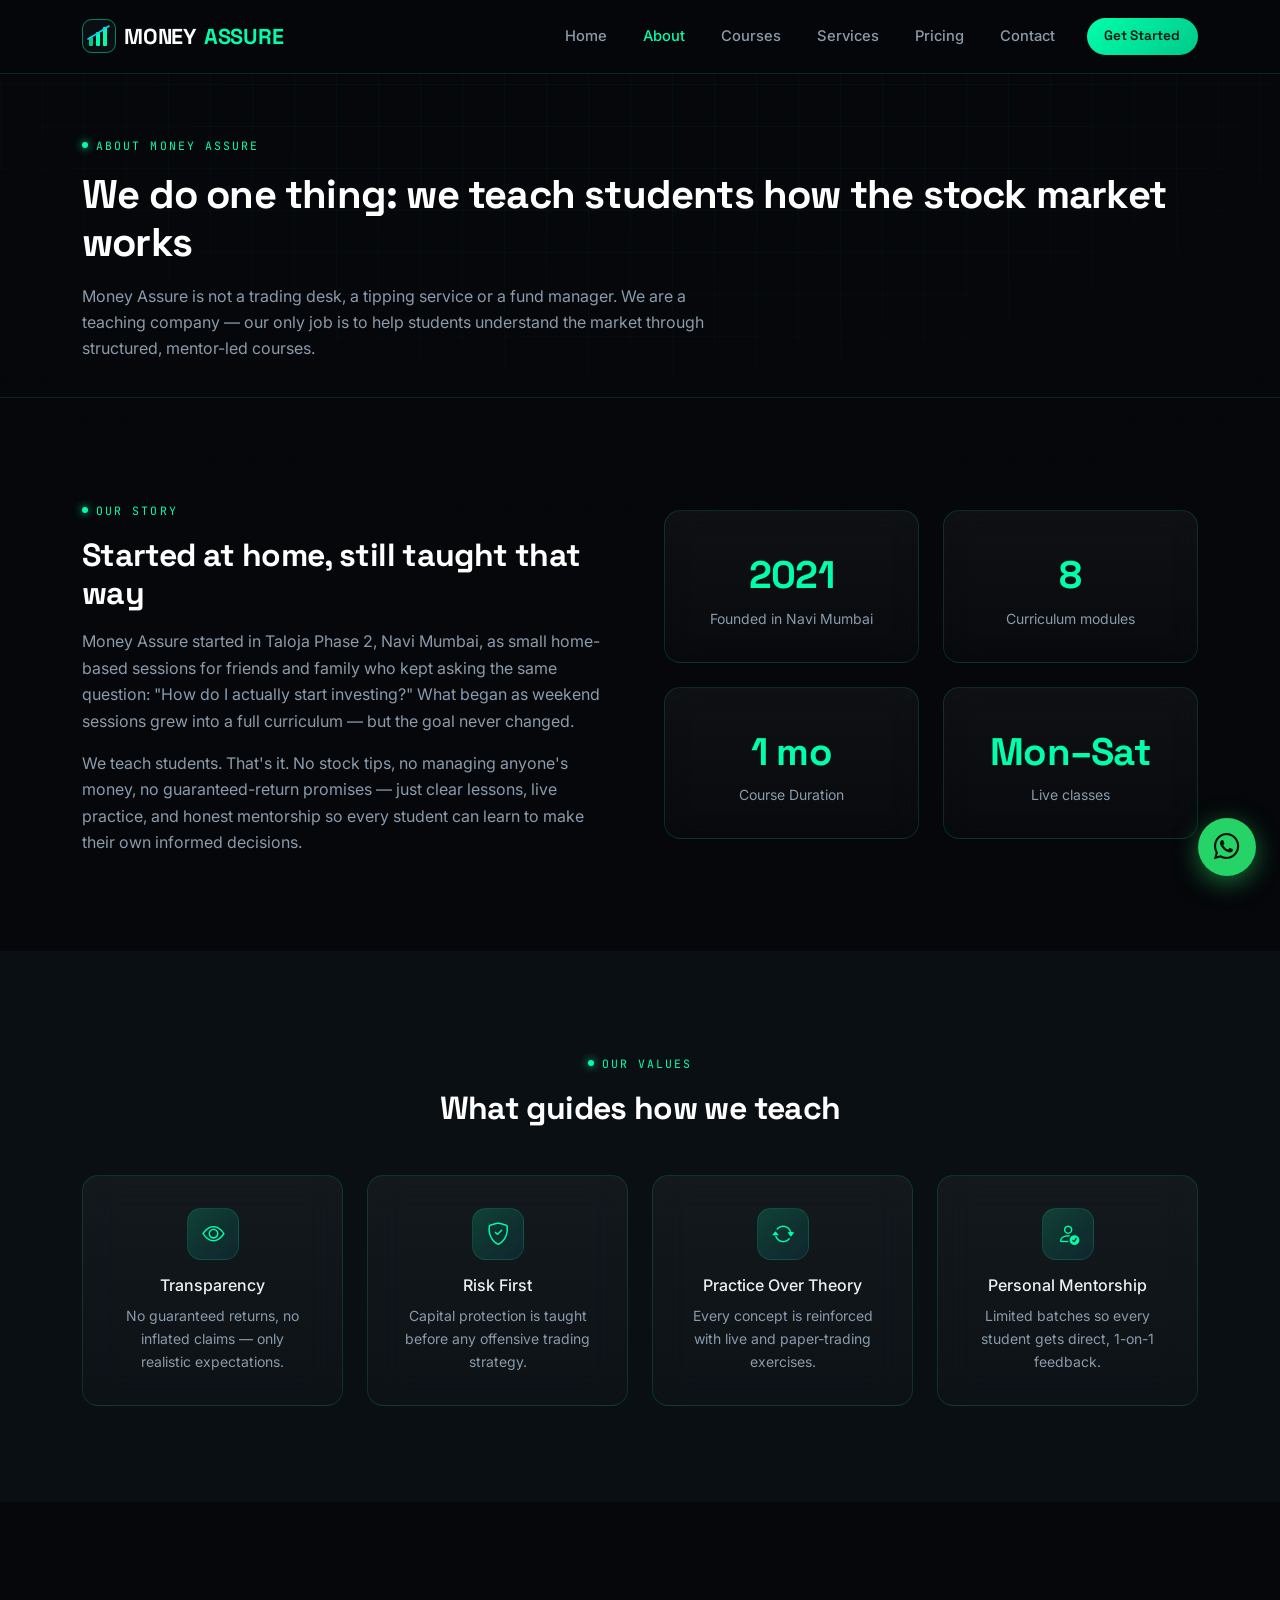
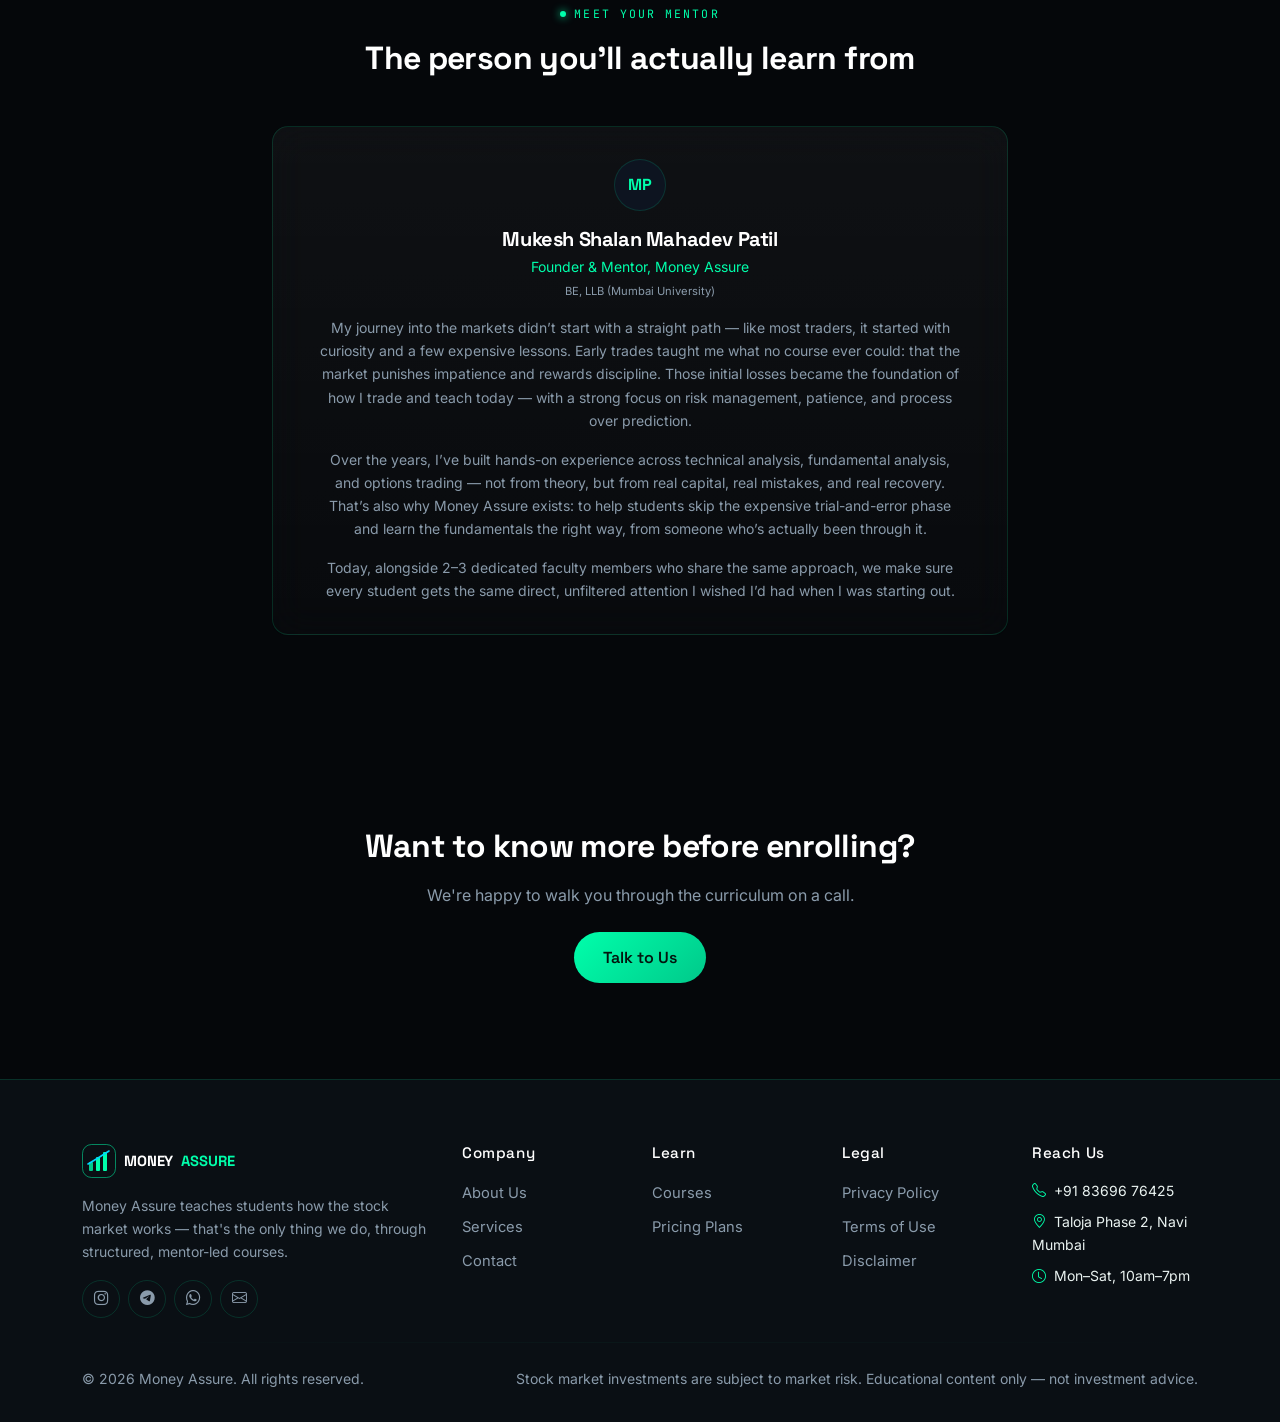
==== about.html @ a21da75b "added" ====
<!DOCTYPE html>
<html lang="en">
<head>
<meta charset="UTF-8">
<meta name="viewport" content="width=device-width, initial-scale=1.0">
<title>About Us | Money Assure</title>
<meta name="description" content="Learn about Money Assure's mission, teaching approach and the mentor behind our stock market courses.">
<link rel="icon" href="data:image/svg+xml,<svg xmlns=%22http://www.w3.org/2000/svg%22 viewBox=%220 0 34 34%22><rect width=%2234%22 height=%2234%22 rx=%229%22 fill=%22%230a0f14%22/><rect x=%227%22 y=%2218%22 width=%224%22 height=%229%22 rx=%221%22 fill=%22%2300c98a%22/><rect x=%2214%22 y=%2213%22 width=%224%22 height=%2214%22 rx=%221%22 fill=%22%2300ffab%22/><rect x=%2221%22 y=%228%22 width=%224%22 height=%2219%22 rx=%221%22 fill=%22%2300ffab%22/></svg>">
<link href="https://cdn.jsdelivr.net/npm/bootstrap@5.3.3/dist/css/bootstrap.min.css" rel="stylesheet">
<link href="https://cdn.jsdelivr.net/npm/bootstrap-icons@1.11.3/font/bootstrap-icons.css" rel="stylesheet">
<link href="css/style.css" rel="stylesheet">
</head>
<body>

<nav class="navbar navbar-expand-lg navbar-ma">
  <div class="container">
    <a class="navbar-brand navbar-brand-ma d-flex align-items-center gap-2" href="index.html">
      <svg width="34" height="34" viewBox="0 0 34 34" xmlns="http://www.w3.org/2000/svg" aria-hidden="true">
  <rect x="0.5" y="0.5" width="33" height="33" rx="9" fill="#0a0f14" stroke="#00ffab" stroke-opacity=".5"/>
  <rect x="7"  y="18" width="4" height="9"  rx="1" fill="#00c98a"/>
  <rect x="14" y="13" width="4" height="14" rx="1" fill="#00ffab"/>
  <rect x="21" y="8"  width="4" height="19" rx="1" fill="#00ffab"/>
  <path d="M6 20 L16 14 L27 7" stroke="#00d4ff" stroke-width="1.6" fill="none" stroke-linecap="round"/>
</svg>
      MONEY<span>ASSURE</span>
    </a>
    <button class="navbar-toggler" type="button" data-bs-toggle="collapse" data-bs-target="#maNav">
      <span class="navbar-toggler-icon"></span>
    </button>
    <div class="collapse navbar-collapse justify-content-end" id="maNav">
      <ul class="navbar-nav align-items-lg-center gap-lg-1">
      <li class="nav-item"><a class="nav-link nav-link-ma" href="index.html">Home</a></li>
      <li class="nav-item"><a class="nav-link nav-link-ma active" href="about.html">About</a></li>
      <li class="nav-item"><a class="nav-link nav-link-ma" href="courses.html">Courses</a></li>
      <li class="nav-item"><a class="nav-link nav-link-ma" href="services.html">Services</a></li>
      <li class="nav-item"><a class="nav-link nav-link-ma" href="pricing.html">Pricing</a></li>
      <li class="nav-item"><a class="nav-link nav-link-ma" href="contact.html">Contact</a></li>
      </ul>
      <a href="contact.html" class="btn btn-neon btn-sm-pill ms-lg-3 mt-3 mt-lg-0">Get Started</a>
    </div>
  </div>
</nav>


<header class="page-head">
  <div class="container">
    <div class="eyebrow mb-3">About Money Assure</div>
    <h1 class="mb-3">We do one thing: we teach students how the stock market works</h1>
    <p class="text-lo mb-0" style="max-width:640px;">Money Assure is not a trading desk, a tipping service or a
    fund manager. We are a teaching company &mdash; our only job is to help students understand the market
    through structured, mentor-led courses.</p>
  </div>
</header>

<section class="section">
  <div class="container">
    <div class="row g-5 align-items-center">
      <div class="col-lg-6 reveal">
        <div class="eyebrow mb-3">Our Story</div>
        <h2 class="mb-3">Started at home, still taught that way</h2>
        <p class="text-lo">Money Assure started in Taloja Phase 2, Navi Mumbai, as small home-based sessions for
        friends and family who kept asking the same question: "How do I actually start investing?" What began as
        weekend sessions grew into a full curriculum &mdash; but the goal never changed.</p>
        <p class="text-lo mb-0">We teach students. That's it. No stock tips, no managing anyone's money, no
        guaranteed-return promises &mdash; just clear lessons, live practice, and honest mentorship so every
        student can learn to make their own informed decisions.</p>
      </div>
      <div class="col-lg-6 reveal">
        <div class="row g-4">
          <div class="col-6">
            <div class="glass glass-card text-center h-100">
              <div class="num font-display" style="font-size:2.4rem;color:var(--neon);">2021</div>
              <p class="text-lo small mb-0">Founded in Navi Mumbai</p>
            </div>
          </div>
          <div class="col-6">
            <div class="glass glass-card text-center h-100">
              <div class="num font-display" style="font-size:2.4rem;color:var(--neon);">8</div>
              <p class="text-lo small mb-0">Curriculum modules</p>
            </div>
          </div>
          <div class="col-6">
            <div class="glass glass-card text-center h-100">
              <div class="num font-display" style="font-size:2.4rem;color:var(--neon);">1 mo</div>
              <p class="text-lo small mb-0">Course Duration</p>
            </div>
          </div>
          <div class="col-6">
            <div class="glass glass-card text-center h-100">
              <div class="num font-display" style="font-size:2.4rem;color:var(--neon);">Mon&ndash;Sat</div>
              <p class="text-lo small mb-0">Live classes</p>
            </div>
          </div>
        </div>
      </div>
    </div>
  </div>
</section>

<section class="section" style="background:var(--bg-panel);">
  <div class="container">
    <div class="text-center mb-5 reveal">
      <div class="eyebrow justify-content-center mb-3">Our Values</div>
      <h2>What guides how we teach</h2>
    </div>
    <div class="row g-4">
      <div class="col-md-3 col-6 reveal">
        <div class="glass glass-card h-100 text-center">
          <div class="icon-tile mx-auto mb-3"><i class="bi bi-eye"></i></div>
          <h6>Transparency</h6>
          <p class="text-lo small mb-0">No guaranteed returns, no inflated claims &mdash; only realistic expectations.</p>
        </div>
      </div>
      <div class="col-md-3 col-6 reveal">
        <div class="glass glass-card h-100 text-center">
          <div class="icon-tile mx-auto mb-3"><i class="bi bi-shield-check"></i></div>
          <h6>Risk First</h6>
          <p class="text-lo small mb-0">Capital protection is taught before any offensive trading strategy.</p>
        </div>
      </div>
      <div class="col-md-3 col-6 reveal">
        <div class="glass glass-card h-100 text-center">
          <div class="icon-tile mx-auto mb-3"><i class="bi bi-arrow-repeat"></i></div>
          <h6>Practice Over Theory</h6>
          <p class="text-lo small mb-0">Every concept is reinforced with live and paper-trading exercises.</p>
        </div>
      </div>
      <div class="col-md-3 col-6 reveal">
        <div class="glass glass-card h-100 text-center">
          <div class="icon-tile mx-auto mb-3"><i class="bi bi-person-check"></i></div>
          <h6>Personal Mentorship</h6>
          <p class="text-lo small mb-0">Limited batches so every student gets direct, 1-on-1 feedback.</p>
        </div>
      </div>
    </div>
  </div>
</section>

<section class="section">
  <div class="container">
    <div class="text-center mb-5 reveal">
      <div class="eyebrow justify-content-center mb-3">Meet Your Mentor</div>
      <h2>The person you'll actually learn from</h2>
    </div>
    <div class="row justify-content-center">
      <div class="col-md-10 col-lg-8 reveal">
        <div class="glass glass-card h-100 text-center">
          <div class="avatar-ring mx-auto mb-3">MP</div>
          <h5 class="mb-1">Mukesh Shalan Mahadev Patil</h5>
          <p class="text-neon small mb-1">Founder &amp; Mentor, Money Assure</p>
          <p class="text-lo mb-3" style="font-size:0.7rem;">BE, LLB (Mumbai University)</p>
          <p class="text-lo small mb-3" style="max-width:640px;margin-left:auto;margin-right:auto;">My journey into the markets didn&rsquo;t start with a straight path &mdash; like most traders, it started with curiosity and a few expensive lessons. Early trades taught me what no course ever could: that the market punishes impatience and rewards discipline. Those initial losses became the foundation of how I trade and teach today &mdash; with a strong focus on risk management, patience, and process over prediction.</p>
          <p class="text-lo small mb-3" style="max-width:640px;margin-left:auto;margin-right:auto;">Over the years, I&rsquo;ve built hands-on experience across technical analysis, fundamental analysis, and options trading &mdash; not from theory, but from real capital, real mistakes, and real recovery. That&rsquo;s also why Money Assure exists: to help students skip the expensive trial-and-error phase and learn the fundamentals the right way, from someone who&rsquo;s actually been through it.</p>
          <p class="text-lo small mb-0" style="max-width:640px;margin-left:auto;margin-right:auto;">Today, alongside 2&ndash;3 dedicated faculty members who share the same approach, we make sure every student gets the same direct, unfiltered attention I wished I&rsquo;d had when I was starting out.</p>
        </div>
      </div>
    </div>
  </div>
</section>

<section class="section">
  <div class="container text-center reveal">
    <h2 class="mb-3">Want to know more before enrolling?</h2>
    <p class="text-lo mb-4">We're happy to walk you through the curriculum on a call.</p>
    <a href="contact.html" class="btn btn-neon">Talk to Us</a>
  </div>
</section>

<footer class="footer-ma">
  <div class="container">
    <div class="row g-4">
      <div class="col-lg-4">
        <a class="navbar-brand-ma d-inline-flex align-items-center gap-2 mb-3" href="index.html">
          <svg width="34" height="34" viewBox="0 0 34 34" xmlns="http://www.w3.org/2000/svg" aria-hidden="true">
  <rect x="0.5" y="0.5" width="33" height="33" rx="9" fill="#0a0f14" stroke="#00ffab" stroke-opacity=".5"/>
  <rect x="7"  y="18" width="4" height="9"  rx="1" fill="#00c98a"/>
  <rect x="14" y="13" width="4" height="14" rx="1" fill="#00ffab"/>
  <rect x="21" y="8"  width="4" height="19" rx="1" fill="#00ffab"/>
  <path d="M6 20 L16 14 L27 7" stroke="#00d4ff" stroke-width="1.6" fill="none" stroke-linecap="round"/>
</svg>
          MONEY<span style="color:var(--neon)">ASSURE</span>
        </a>
        <p class="text-lo small mb-3">Money Assure teaches students how the stock market works &mdash;
        that's the only thing we do, through structured, mentor-led courses.</p>
        <div class="d-flex gap-2">
          <a href="https://instagram.com/moneyassure_" target="_blank" rel="noopener" class="social-dot"><i class="bi bi-instagram"></i></a>
          <a href="https://t.me/+DCudISZsbgk1ZmU9" target="_blank" rel="noopener" class="social-dot"><i class="bi bi-telegram"></i></a>
          <a href="https://wa.me/918369676425" target="_blank" rel="noopener" class="social-dot"><i class="bi bi-whatsapp"></i></a>
          <a href="mailto:support@moneyassure.app" class="social-dot"><i class="bi bi-envelope"></i></a>
        </div>
      </div>
      <div class="col-lg-2 col-6">
        <h6 class="mb-3">Company</h6>
        <ul class="list-unstyled d-flex flex-column gap-2">
          <li><a href="about.html">About Us</a></li>
          <li><a href="services.html">Services</a></li>
          <li><a href="contact.html">Contact</a></li>
        </ul>
      </div>
      <div class="col-lg-2 col-6">
        <h6 class="mb-3">Learn</h6>
        <ul class="list-unstyled d-flex flex-column gap-2">
          <li><a href="courses.html">Courses</a></li>
          <li><a href="pricing.html">Pricing Plans</a></li>
        </ul>
      </div>
      <div class="col-lg-2 col-6">
        <h6 class="mb-3">Legal</h6>
        <ul class="list-unstyled d-flex flex-column gap-2">
          <li><a href="privacy.html">Privacy Policy</a></li>
          <li><a href="terms.html">Terms of Use</a></li>
          <li><a href="disclaimer.html">Disclaimer</a></li>
        </ul>
      </div>
      <div class="col-lg-2 col-6">
        <h6 class="mb-3">Reach Us</h6>
        <ul class="list-unstyled d-flex flex-column gap-2 small">
          <li><i class="bi bi-telephone me-1 text-neon"></i> +91 83696 76425</li>
          <li><i class="bi bi-geo-alt me-1 text-neon"></i> Taloja Phase 2, Navi Mumbai</li>
          <li><i class="bi bi-clock me-1 text-neon"></i> Mon&ndash;Sat, 10am&ndash;7pm</li>
        </ul>
      </div>
    </div>
    <hr class="divider-ma my-4">
    <div class="d-flex flex-column flex-md-row justify-content-between align-items-center gap-2">
      <p class="small text-lo mb-0">&copy; <span id="yr"></span> Money Assure. All rights reserved.</p>
      <p class="small text-lo mb-0">Stock market investments are subject to market risk. Educational content only &mdash; not investment advice.</p>
    </div>
  </div>
</footer>

<a href="https://wa.me/918369676425?text=Hi%20Money%20Assure%2C%20I%27d%20like%20to%20know%20more%20about%20your%20stock%20market%20courses."
   class="wa-float" target="_blank" rel="noopener" aria-label="Chat on WhatsApp">
  <i class="bi bi-whatsapp"></i>
</a>

<script src="https://cdn.jsdelivr.net/npm/bootstrap@5.3.3/dist/js/bootstrap.bundle.min.js"></script>
<script src="js/script.js"></script>
<script>document.getElementById('yr').textContent = new Date().getFullYear();</script>
</body>
</html>
---- css/style.css ----
/* =========================================================
   MONEY ASSURE — Design Tokens
   Palette:  --bg-void #05070a | --bg-panel #0a0f14 | --bg-panel-2 #0d1420
             --neon #00ffab | --neon-dim #00c98a | --signal-blue #00d4ff
             --text-hi #eaf3f1 | --text-lo #8a9bab | --line rgba(0,255,171,.14)
   Type:     Display = 'Space Grotesk' | Body = 'Inter' | Data = 'JetBrains Mono'
   ========================================================= */

@import url('https://fonts.googleapis.com/css2?family=Space+Grotesk:wght@500;600;700&family=Inter:wght@400;500;600&family=JetBrains+Mono:wght@400;500;600&display=swap');

:root{
  --bg-void:#05070a;
  --bg-panel:#0a0f14;
  --bg-panel-2:#0d1420;
  --neon:#00ffab;
  --neon-dim:#00c98a;
  --signal-blue:#00d4ff;
  --text-hi:#eaf3f1;
  --text-lo:#8a9bab;
  --line:rgba(0,255,171,.14);
  --danger:#ff5470;
  --radius:16px;
  --ff-display:'Space Grotesk',sans-serif;
  --ff-body:'Inter',sans-serif;
  --ff-mono:'JetBrains Mono',monospace;
}

*{box-sizing:border-box;}
html{scroll-behavior:smooth;}
body{
  background:var(--bg-void);
  color:var(--text-hi);
  font-family:var(--ff-body);
  font-size:16px;
  line-height:1.65;
  overflow-x:hidden;
}

body::before{
  content:"";
  position:fixed; inset:0;
  background-image:
    linear-gradient(rgba(0,255,171,.035) 1px, transparent 1px),
    linear-gradient(90deg, rgba(0,255,171,.035) 1px, transparent 1px);
  background-size:42px 42px;
  mask-image:radial-gradient(ellipse 80% 60% at 50% 0%, #000 40%, transparent 100%);
  pointer-events:none;
  z-index:0;
}

h1,h2,h3,h4,h5,.font-display{
  font-family:var(--ff-display);
  letter-spacing:-.02em;
  font-weight:700;
  color:#fff;
}
.font-mono{font-family:var(--ff-mono);}
a{color:var(--neon); text-decoration:none;}
a:hover{color:var(--signal-blue);}
::selection{background:var(--neon); color:#04120c;}

.eyebrow{
  font-family:var(--ff-mono);
  font-size:.72rem;
  letter-spacing:.18em;
  text-transform:uppercase;
  color:var(--neon);
  display:inline-flex;
  align-items:center;
  gap:.5rem;
}
.eyebrow::before{
  content:"";
  width:6px;height:6px;border-radius:50%;
  background:var(--neon);
  box-shadow:0 0 8px var(--neon);
}

.text-lo{color:var(--text-lo)!important;}
.text-neon{color:var(--neon)!important;}
.section{position:relative; padding:6rem 0; z-index:1;}
.section-sm{padding:3.5rem 0;}
@media(max-width:768px){.section{padding:4rem 0;}}

/* ---------- Buttons ---------- */
.btn-neon{
  background:linear-gradient(135deg,var(--neon),var(--neon-dim));
  color:#03150e;
  font-family:var(--ff-display);
  font-weight:600;
  border:none;
  padding:.85rem 1.8rem;
  border-radius:999px;
  box-shadow:0 0 0 rgba(0,255,171,0);
  transition:box-shadow .35s ease, transform .25s ease;
}
.btn-neon:hover{
  color:#03150e;
  box-shadow:0 0 32px rgba(0,255,171,.55);
  transform:translateY(-2px);
}
.btn-ghost{
  background:transparent;
  border:1px solid rgba(255,255,255,.18);
  color:var(--text-hi);
  font-family:var(--ff-display);
  font-weight:600;
  padding:.85rem 1.8rem;
  border-radius:999px;
  transition:all .25s ease;
  backdrop-filter:blur(6px);
}
.btn-ghost:hover{
  border-color:var(--neon);
  color:var(--neon);
  background:rgba(0,255,171,.06);
}
.btn-sm-pill{padding:.5rem 1.1rem; font-size:.85rem;}

/* ---------- Glass panels ---------- */
.glass{
  background:linear-gradient(180deg, rgba(255,255,255,.045), rgba(255,255,255,.015));
  border:1px solid var(--line);
  border-radius:var(--radius);
  backdrop-filter:blur(18px);
  -webkit-backdrop-filter:blur(18px);
}
.glass-card{
  padding:2rem;
  transition:transform .3s ease, border-color .3s ease, background .3s ease;
}
.glass-card:hover{
  transform:translateY(-6px);
  border-color:rgba(0,255,171,.4);
  background:linear-gradient(180deg, rgba(0,255,171,.07), rgba(255,255,255,.02));
}

/* ---------- Navbar ---------- */
.navbar-ma{
  position:fixed; top:0; left:0; right:0; z-index:1000;
  padding:.85rem 0;
  background:rgba(5,7,10,.72);
  backdrop-filter:blur(14px);
  border-bottom:1px solid var(--line);
}
.navbar-brand-ma{
  font-family:var(--ff-display);
  font-weight:700;
  font-size:1.35rem;
  color:#fff!important;
  letter-spacing:-.01em;
}
.navbar-brand-ma span{color:var(--neon);}
.nav-link-ma{
  font-family:var(--ff-body);
  font-weight:500;
  font-size:.92rem;
  color:var(--text-lo)!important;
  padding:.5rem 1rem!important;
  transition:color .2s;
}
.nav-link-ma:hover, .nav-link-ma.active{color:var(--neon)!important;}
.navbar-toggler{border:1px solid var(--line); box-shadow:none;}

body{padding-top:78px;}

/* ---------- Hero ---------- */
.hero{
  position:relative;
  min-height:92vh;
  display:flex; align-items:center;
  padding-top:3rem; padding-bottom:3rem;
  overflow:hidden;
}
.hero-glow{
  position:absolute; width:60vw; height:60vw; max-width:900px; max-height:900px;
  background:radial-gradient(circle, rgba(0,255,171,.16), transparent 65%);
  top:-15%; right:-10%;
  pointer-events:none; z-index:0;
  animation:pulse-glow 8s ease-in-out infinite;
}
@keyframes pulse-glow{
  0%,100%{opacity:.7; transform:scale(1);}
  50%{opacity:1; transform:scale(1.08);}
}
.hero h1{
  font-size:clamp(2.6rem, 6vw, 4.6rem);
  line-height:1.02;
}
.hero .lead-ma{
  font-size:1.15rem; color:var(--text-lo); max-width:560px;
}
.chart-line{stroke:var(--neon); stroke-width:2.4; fill:none; filter:drop-shadow(0 0 6px rgba(0,255,171,.7));}
.candles rect{opacity:0; animation:candle-in .6s ease forwards;}
@keyframes candle-in{to{opacity:1;}}
.chart-path{stroke-dasharray:1400; stroke-dashoffset:1400; animation:draw-line 3.4s ease forwards .3s;}
@keyframes draw-line{to{stroke-dashoffset:0;}}

.stat-row .stat{font-family:var(--ff-mono);}
.stat .num{font-family:var(--ff-display); font-size:2.1rem; color:var(--neon); font-weight:700;}

/* ---------- Sections generic ---------- */
.badge-neon{
  background:rgba(0,255,171,.1);
  border:1px solid rgba(0,255,171,.35);
  color:var(--neon);
  font-family:var(--ff-mono);
  font-size:.72rem;
  padding:.35rem .8rem;
  border-radius:999px;
  letter-spacing:.06em;
}
.icon-tile{
  width:52px; height:52px; border-radius:14px;
  background:linear-gradient(135deg, rgba(0,255,171,.18), rgba(0,212,255,.08));
  display:flex; align-items:center; justify-content:center;
  color:var(--neon); font-size:1.4rem;
  border:1px solid var(--line);
}

.divider-ma{height:1px; background:linear-gradient(90deg, transparent, var(--line), transparent); border:0; margin:0;}

/* pricing */
.price-card{position:relative;}
.price-card.featured{
  border-color:rgba(0,255,171,.55);
  background:linear-gradient(180deg, rgba(0,255,171,.09), rgba(255,255,255,.02));
}
.price-card .price{font-family:var(--ff-display); font-size:2.6rem; color:#fff;}
.price-card .price small{font-size:1rem; color:var(--text-lo); font-family:var(--ff-body);}
.ribbon{
  position:absolute; top:-13px; right:1.6rem;
  background:var(--neon); color:#04120c;
  font-family:var(--ff-mono); font-size:.7rem; font-weight:600;
  padding:.3rem .8rem; border-radius:999px;
  box-shadow:0 4px 18px rgba(0,255,171,.4);
}
.check-list li{display:flex; gap:.6rem; padding:.35rem 0; color:var(--text-lo);}
.check-list li i{color:var(--neon); margin-top:.2rem;}

/* testimonials */
.quote-mark{font-family:var(--ff-display); font-size:3rem; color:rgba(0,255,171,.35); line-height:.5;}
.avatar-ring{
  width:52px; height:52px; border-radius:50%;
  display:flex; align-items:center; justify-content:center;
  background:var(--bg-panel-2); border:1px solid var(--line);
  font-family:var(--ff-display); color:var(--neon); font-weight:700;
}
.stars i{color:var(--neon); font-size:.85rem;}

/* accordion (faq) */
.accordion-ma .accordion-item{
  background:transparent; border:1px solid var(--line); border-radius:var(--radius)!important;
  margin-bottom:.9rem; overflow:hidden;
}
.accordion-ma .accordion-button{
  background:var(--bg-panel); color:#fff; font-family:var(--ff-display); font-weight:600;
  box-shadow:none;
}
.accordion-ma .accordion-button:not(.collapsed){color:var(--neon); background:var(--bg-panel-2);}
.accordion-ma .accordion-button::after{filter:invert(1);}
.accordion-ma .accordion-body{background:var(--bg-panel); color:var(--text-lo);}

/* forms */
.form-control-ma, .form-select-ma{
  background:var(--bg-panel); border:1px solid var(--line); color:var(--text-hi);
  border-radius:10px; padding:.75rem 1rem;
}
.form-control-ma:focus, .form-select-ma:focus{
  background:var(--bg-panel); color:var(--text-hi);
  border-color:var(--neon); box-shadow:0 0 0 .2rem rgba(0,255,171,.15);
}
.form-control-ma::placeholder{color:var(--text-lo);}
.form-label-ma{font-family:var(--ff-mono); font-size:.78rem; letter-spacing:.05em; color:var(--text-lo); text-transform:uppercase;}

/* table (pricing compare / disclosures) */
.table-ma{color:var(--text-lo); border-color:var(--line);}
.table-ma th{color:#fff; font-family:var(--ff-display); border-color:var(--line);}
.table-ma td{border-color:var(--line);}

/* footer */
.footer-ma{
  background:var(--bg-panel);
  border-top:1px solid var(--line);
  padding:4rem 0 2rem;
  position:relative; z-index:1;
}
.footer-ma h6{font-family:var(--ff-display); color:#fff; font-size:.95rem; letter-spacing:.04em;}
.footer-ma a{color:var(--text-lo); font-size:.92rem;}
.footer-ma a:hover{color:var(--neon);}
.social-dot{
  width:38px; height:38px; border-radius:50%;
  border:1px solid var(--line); display:flex; align-items:center; justify-content:center;
  color:var(--text-lo); transition:all .2s;
}
.social-dot:hover{color:var(--neon); border-color:var(--neon); background:rgba(0,255,171,.08);}

/* whatsapp floating button */
.wa-float{
  position:fixed; bottom:24px; right:24px; z-index:1200;
  width:58px; height:58px; border-radius:50%;
  background:#25D366; color:#04120c;
  display:flex; align-items:center; justify-content:center;
  font-size:1.6rem; box-shadow:0 6px 24px rgba(37,211,102,.5);
  animation:wa-pulse 2.4s ease-in-out infinite;
}
@keyframes wa-pulse{
  0%,100%{box-shadow:0 6px 24px rgba(37,211,102,.5);}
  50%{box-shadow:0 6px 34px rgba(37,211,102,.85);}
}

/* page header (inner pages) */
.page-head{
  padding:3.2rem 0 2.2rem;
  border-bottom:1px solid var(--line);
  position:relative; z-index:1;
}

/* reveal on scroll */
.reveal{opacity:0; transform:translateY(24px); transition:opacity .7s ease, transform .7s ease;}
.reveal.is-visible{opacity:1; transform:translateY(0);}

/* legal pages */
.legal-body h2{font-size:1.4rem; margin-top:2rem; color:var(--neon);}
.legal-body p, .legal-body li{color:var(--text-lo);}
.legal-body{max-width:840px;}

@media (prefers-reduced-motion: reduce){
  *{animation:none!important; transition:none!important;}
}
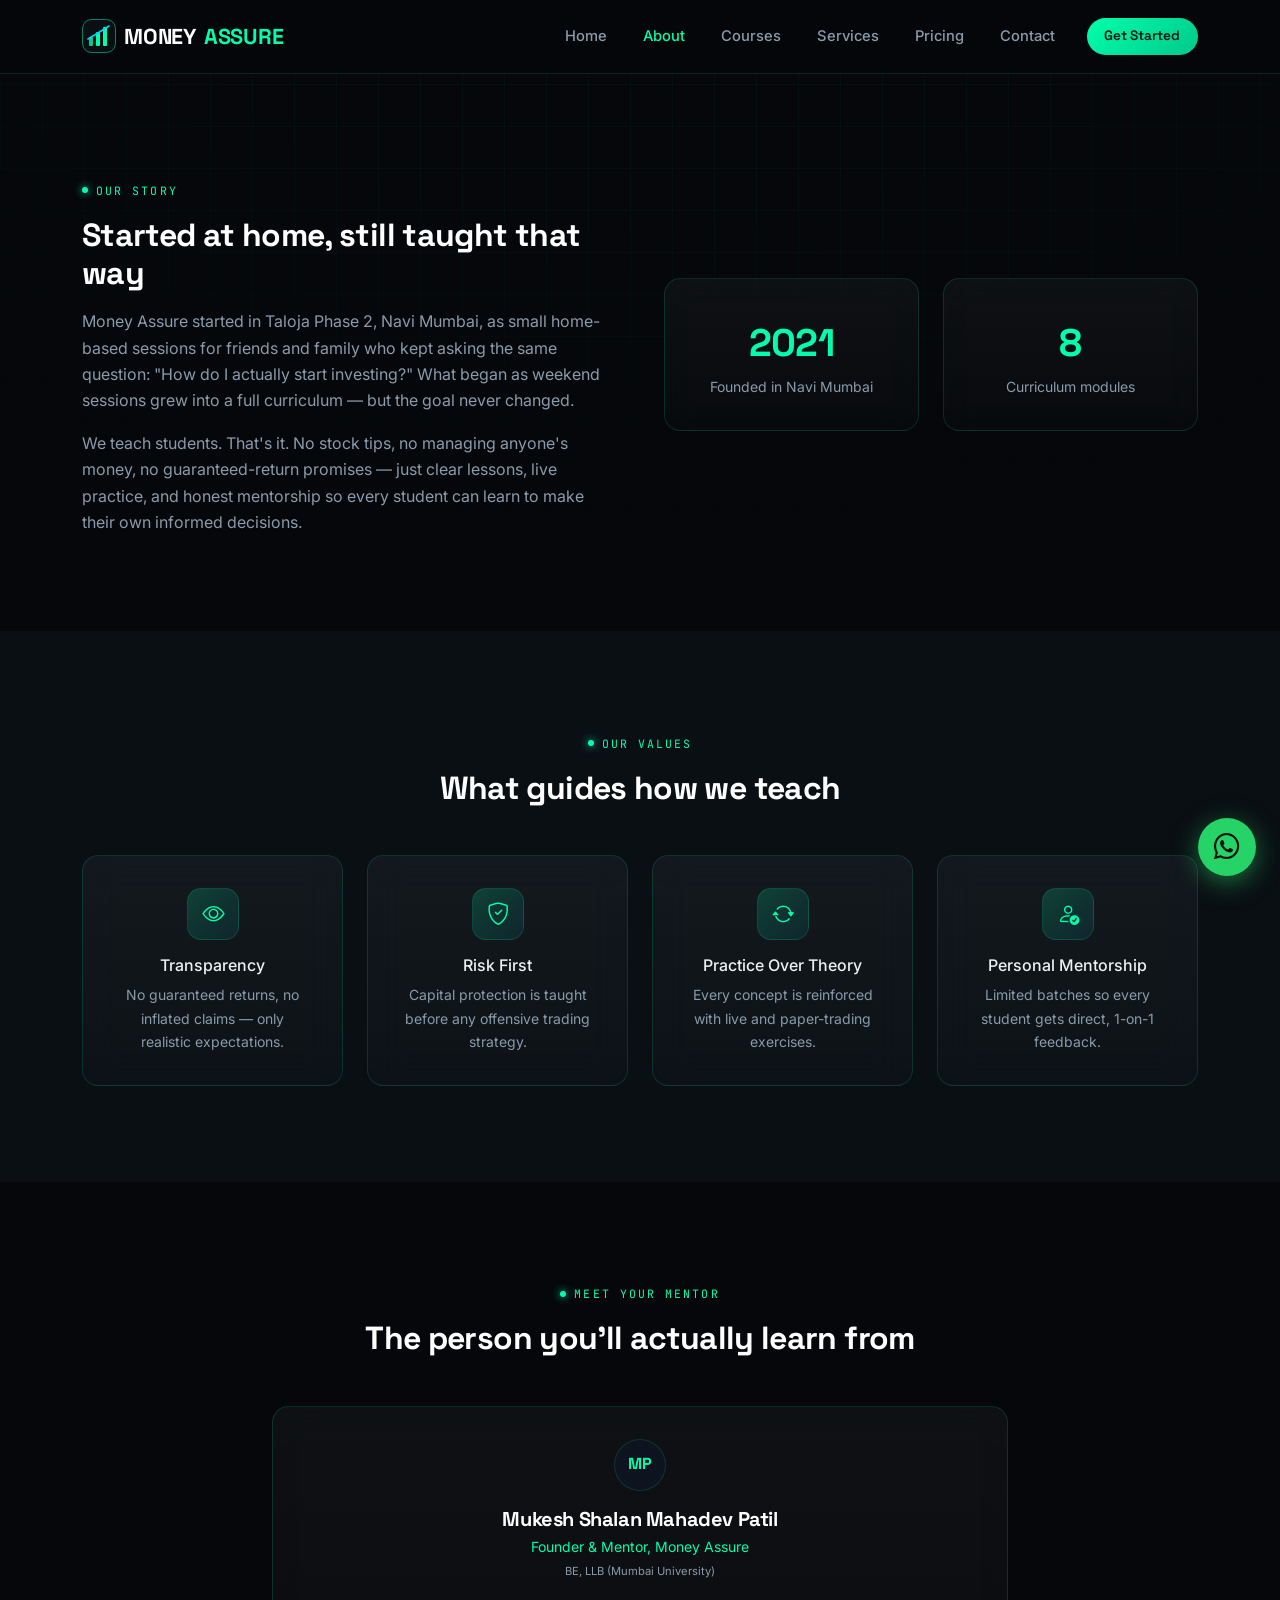
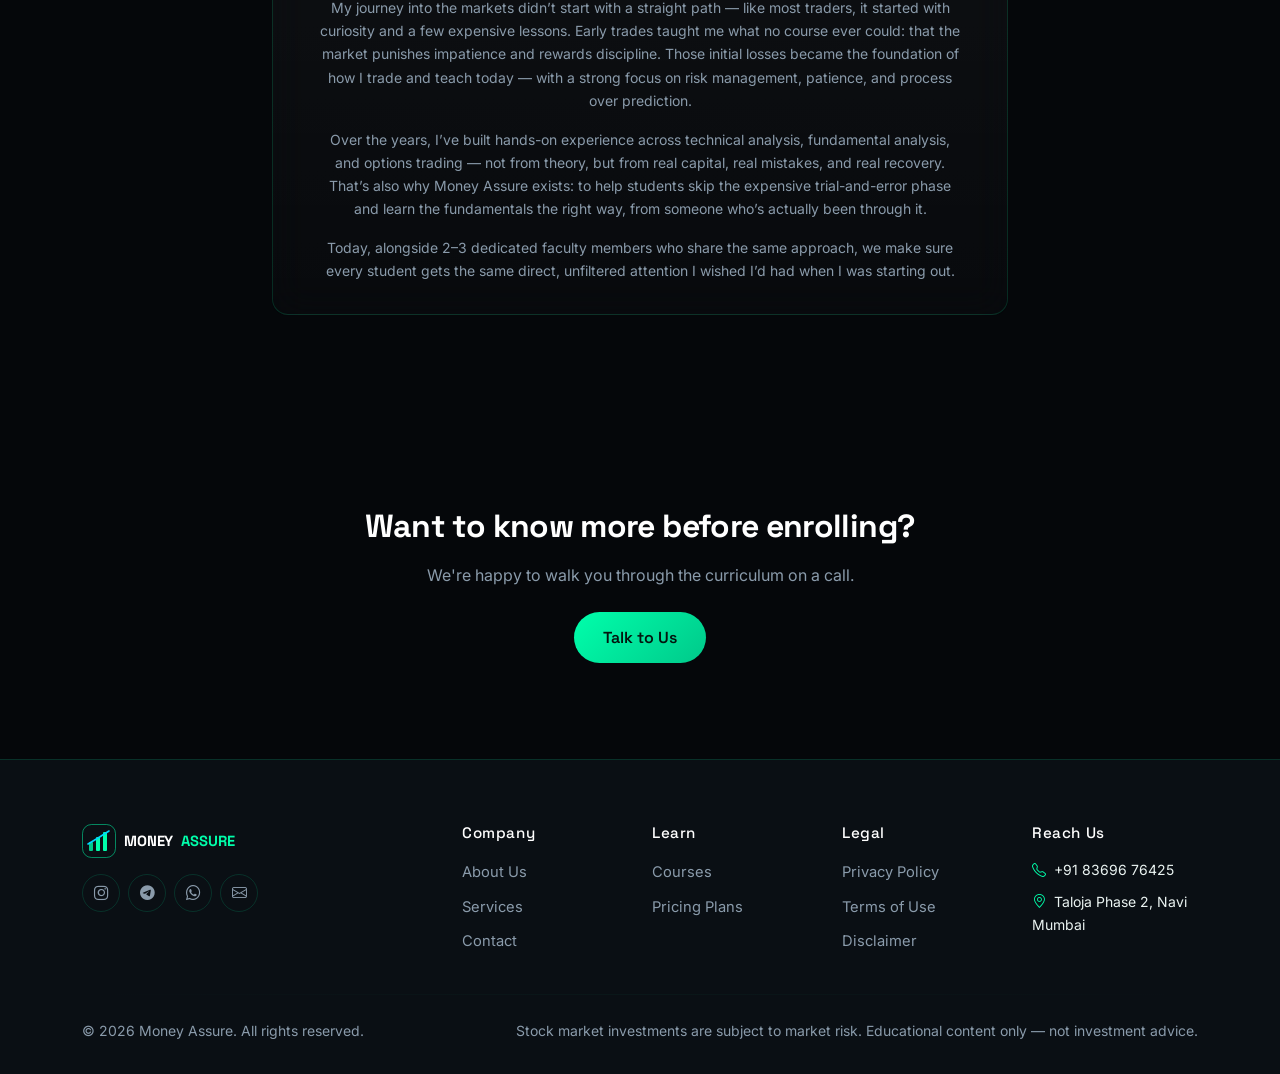
==== commit 46067978: "Site content edits" ====
--- a/about.html
+++ b/about.html
@@ -42,15 +42,6 @@
 </nav>
 
 
-<header class="page-head">
-  <div class="container">
-    <div class="eyebrow mb-3">About Money Assure</div>
-    <h1 class="mb-3">We do one thing: we teach students how the stock market works</h1>
-    <p class="text-lo mb-0" style="max-width:640px;">Money Assure is not a trading desk, a tipping service or a
-    fund manager. We are a teaching company &mdash; our only job is to help students understand the market
-    through structured, mentor-led courses.</p>
-  </div>
-</header>
 
 <section class="section">
   <div class="container">
@@ -79,18 +70,6 @@
               <p class="text-lo small mb-0">Curriculum modules</p>
             </div>
           </div>
-          <div class="col-6">
-            <div class="glass glass-card text-center h-100">
-              <div class="num font-display" style="font-size:2.4rem;color:var(--neon);">1 mo</div>
-              <p class="text-lo small mb-0">Course Duration</p>
-            </div>
-          </div>
-          <div class="col-6">
-            <div class="glass glass-card text-center h-100">
-              <div class="num font-display" style="font-size:2.4rem;color:var(--neon);">Mon&ndash;Sat</div>
-              <p class="text-lo small mb-0">Live classes</p>
-            </div>
-          </div>
         </div>
       </div>
     </div>
@@ -180,8 +159,6 @@
 </svg>
           MONEY<span style="color:var(--neon)">ASSURE</span>
         </a>
-        <p class="text-lo small mb-3">Money Assure teaches students how the stock market works &mdash;
-        that's the only thing we do, through structured, mentor-led courses.</p>
         <div class="d-flex gap-2">
           <a href="https://instagram.com/moneyassure_" target="_blank" rel="noopener" class="social-dot"><i class="bi bi-instagram"></i></a>
           <a href="https://t.me/+DCudISZsbgk1ZmU9" target="_blank" rel="noopener" class="social-dot"><i class="bi bi-telegram"></i></a>
@@ -217,7 +194,6 @@
         <ul class="list-unstyled d-flex flex-column gap-2 small">
           <li><i class="bi bi-telephone me-1 text-neon"></i> +91 83696 76425</li>
           <li><i class="bi bi-geo-alt me-1 text-neon"></i> Taloja Phase 2, Navi Mumbai</li>
-          <li><i class="bi bi-clock me-1 text-neon"></i> Mon&ndash;Sat, 10am&ndash;7pm</li>
         </ul>
       </div>
     </div>
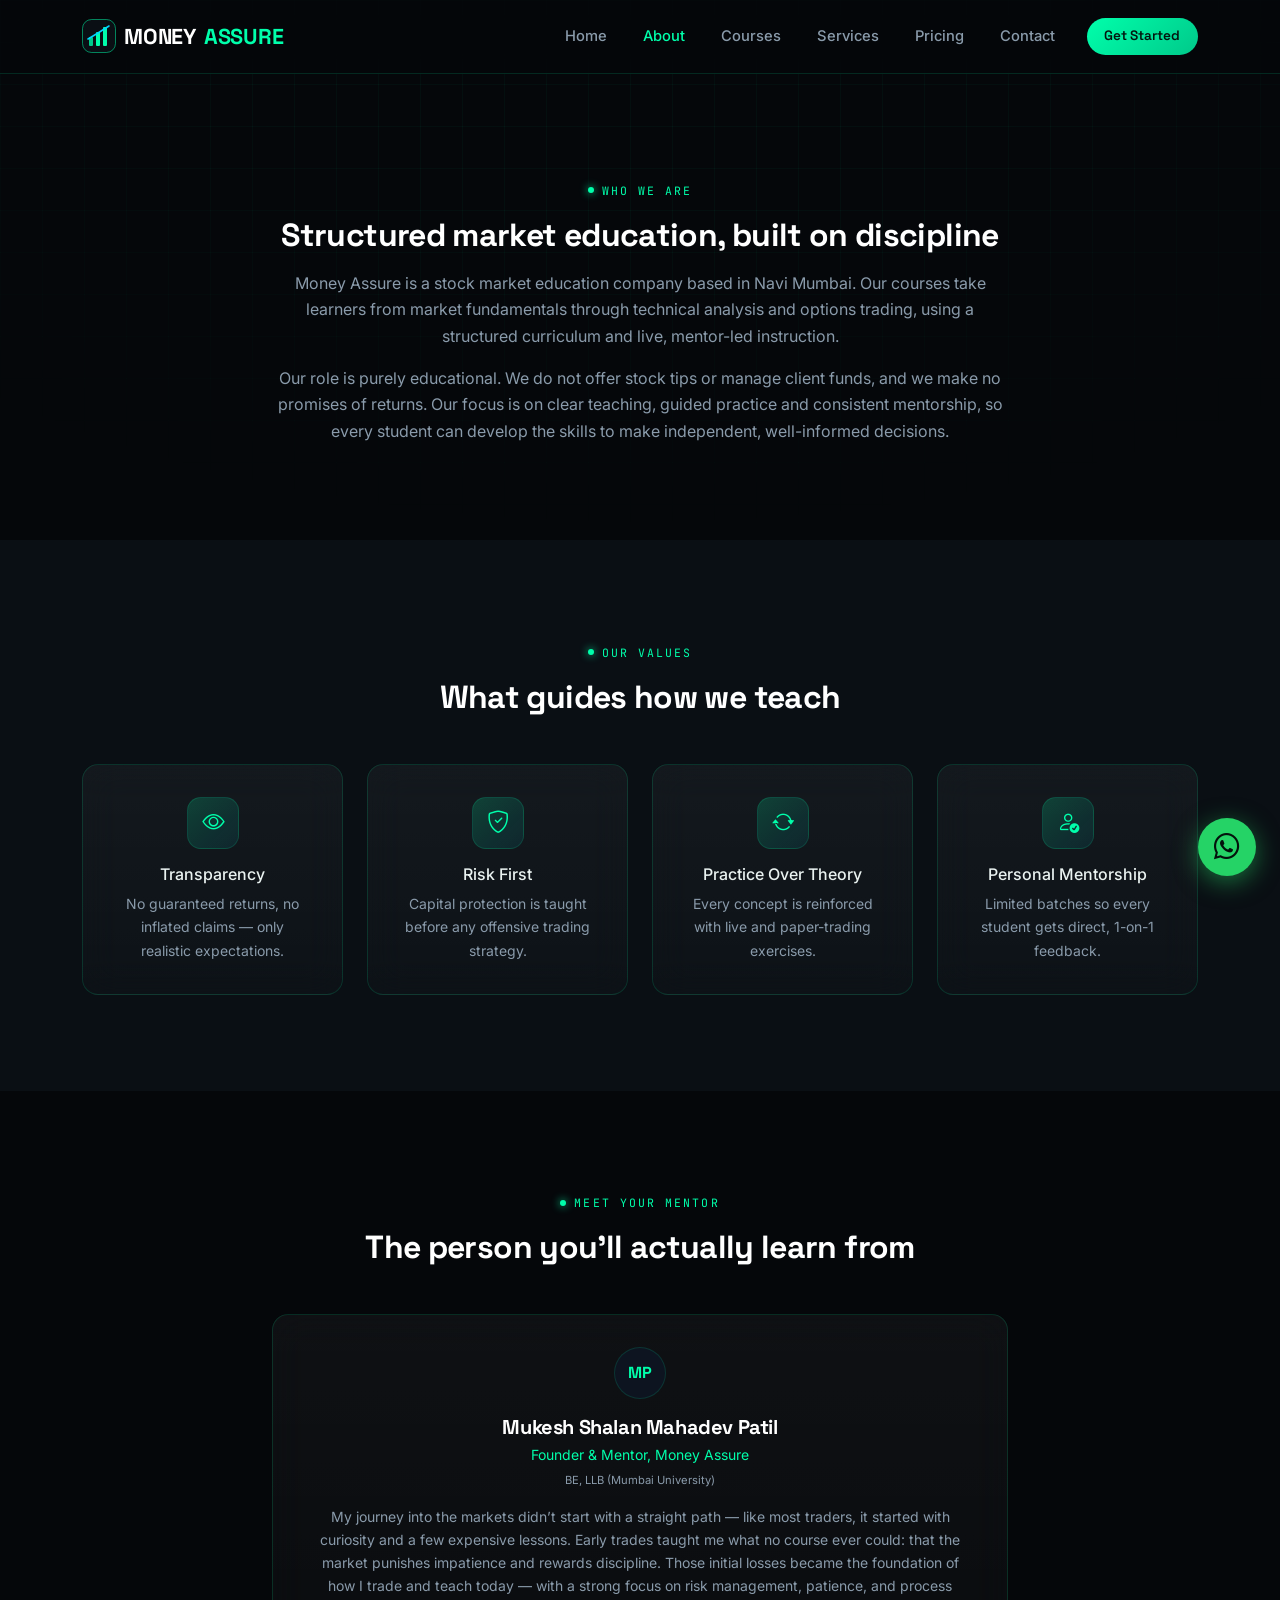
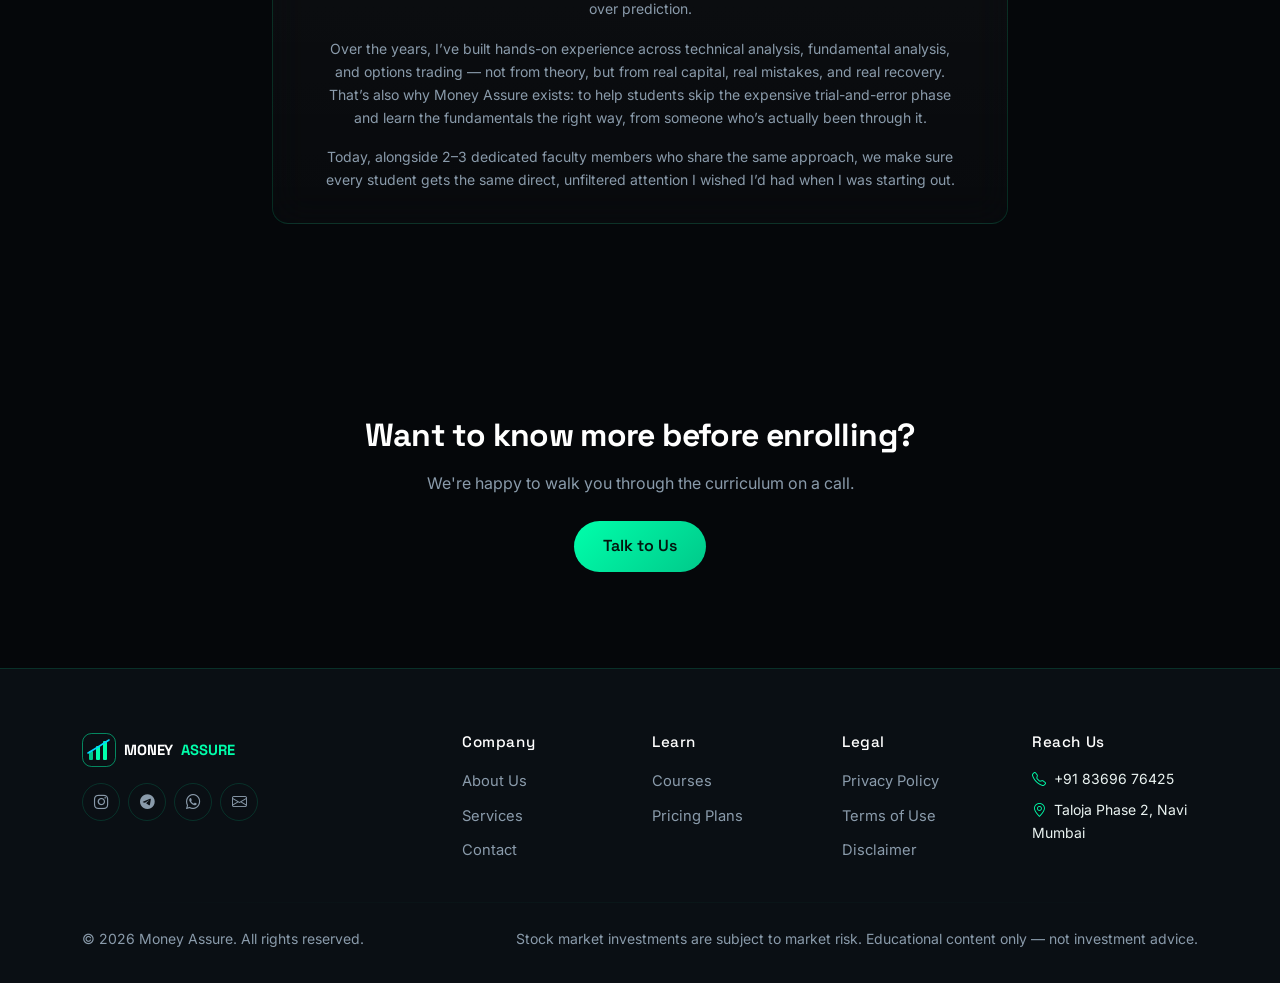
==== commit 3d0373cf: "About: rewrite intro, remove stat cards" ====
--- a/about.html
+++ b/about.html
@@ -45,32 +45,17 @@
 
 <section class="section">
   <div class="container">
-    <div class="row g-5 align-items-center">
-      <div class="col-lg-6 reveal">
-        <div class="eyebrow mb-3">Our Story</div>
-        <h2 class="mb-3">Started at home, still taught that way</h2>
-        <p class="text-lo">Money Assure started in Taloja Phase 2, Navi Mumbai, as small home-based sessions for
-        friends and family who kept asking the same question: "How do I actually start investing?" What began as
-        weekend sessions grew into a full curriculum &mdash; but the goal never changed.</p>
-        <p class="text-lo mb-0">We teach students. That's it. No stock tips, no managing anyone's money, no
-        guaranteed-return promises &mdash; just clear lessons, live practice, and honest mentorship so every
-        student can learn to make their own informed decisions.</p>
-      </div>
-      <div class="col-lg-6 reveal">
-        <div class="row g-4">
-          <div class="col-6">
-            <div class="glass glass-card text-center h-100">
-              <div class="num font-display" style="font-size:2.4rem;color:var(--neon);">2021</div>
-              <p class="text-lo small mb-0">Founded in Navi Mumbai</p>
-            </div>
-          </div>
-          <div class="col-6">
-            <div class="glass glass-card text-center h-100">
-              <div class="num font-display" style="font-size:2.4rem;color:var(--neon);">8</div>
-              <p class="text-lo small mb-0">Curriculum modules</p>
-            </div>
-          </div>
-        </div>
+    <div class="row justify-content-center">
+      <div class="col-lg-8 text-center reveal">
+        <div class="eyebrow justify-content-center mb-3">Who We Are</div>
+        <h2 class="mb-3">Structured market education, built on discipline</h2>
+        <p class="text-lo">Money Assure is a stock market education company based in Navi Mumbai. Our courses
+        take learners from market fundamentals through technical analysis and options trading, using a
+        structured curriculum and live, mentor-led instruction.</p>
+        <p class="text-lo mb-0">Our role is purely educational. We do not offer stock tips or manage client
+        funds, and we make no promises of returns. Our focus is on clear teaching, guided practice and
+        consistent mentorship, so every student can develop the skills to make independent, well-informed
+        decisions.</p>
       </div>
     </div>
   </div>
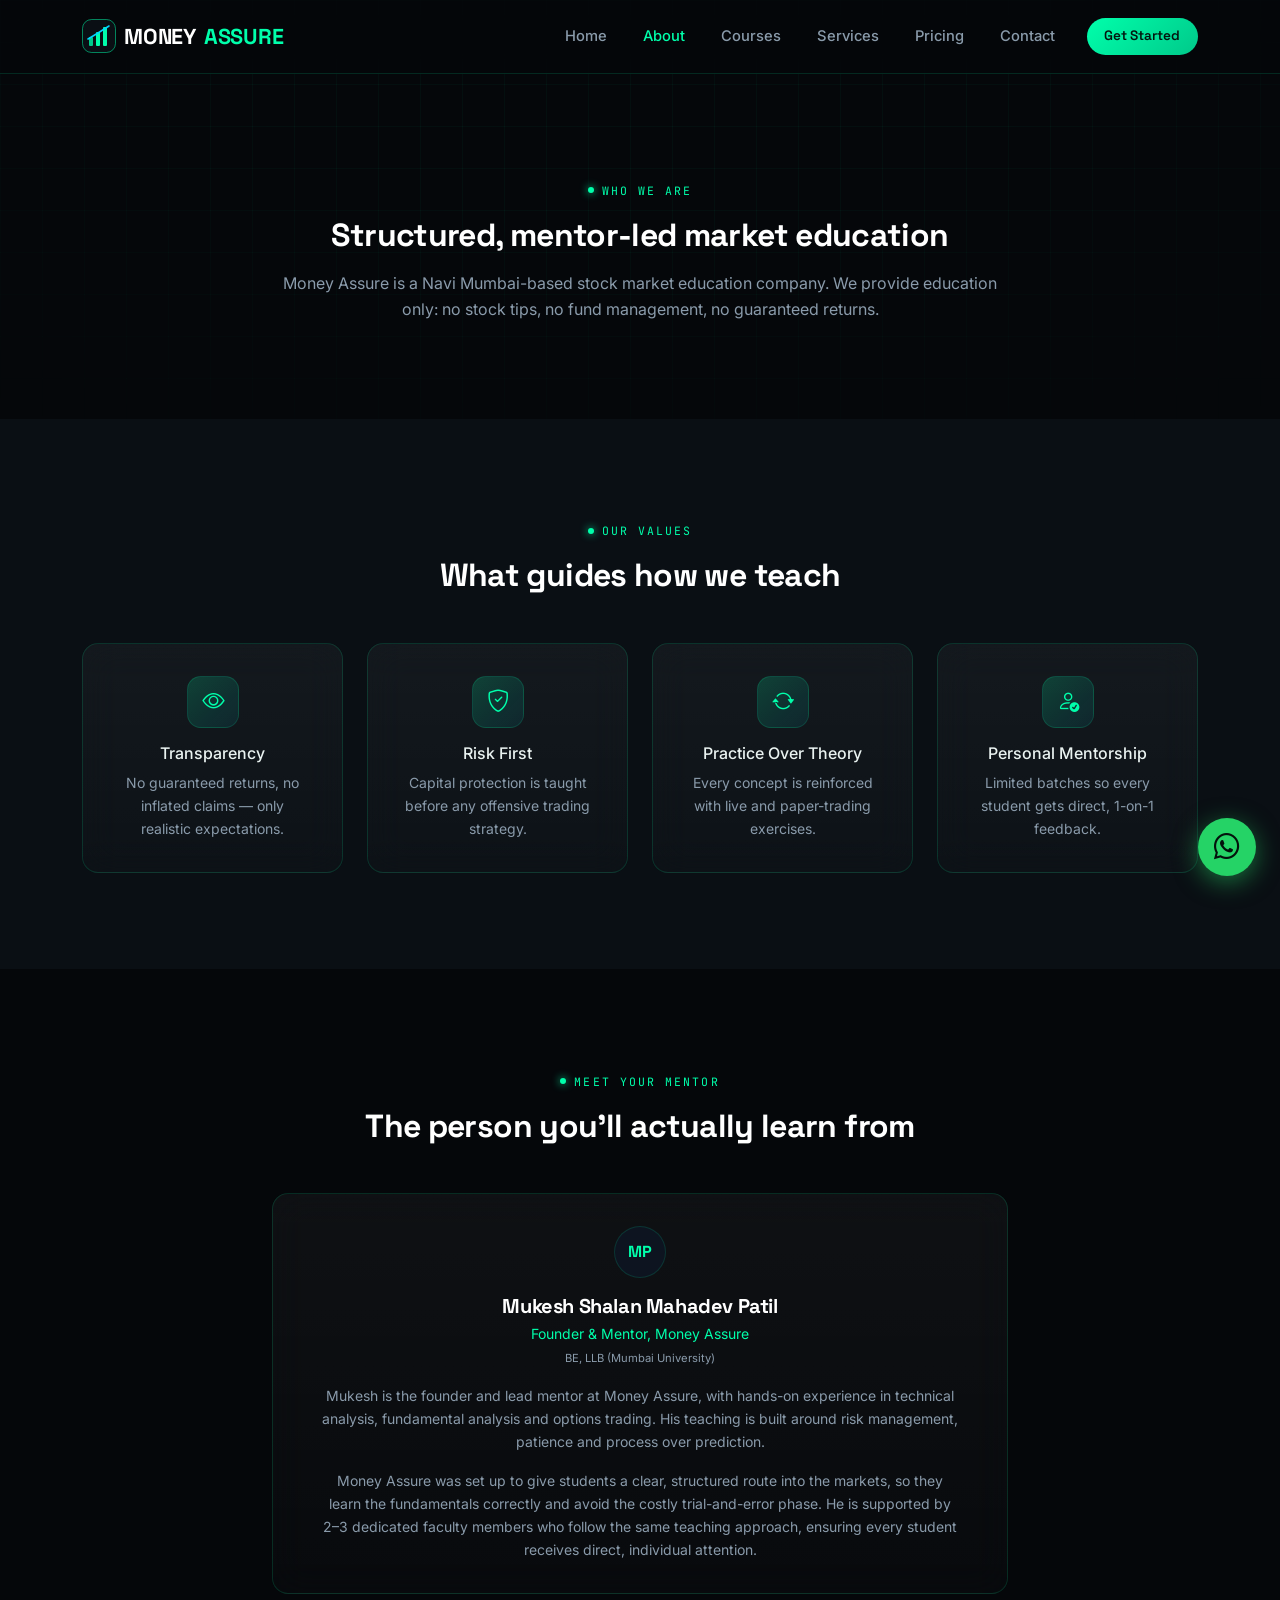
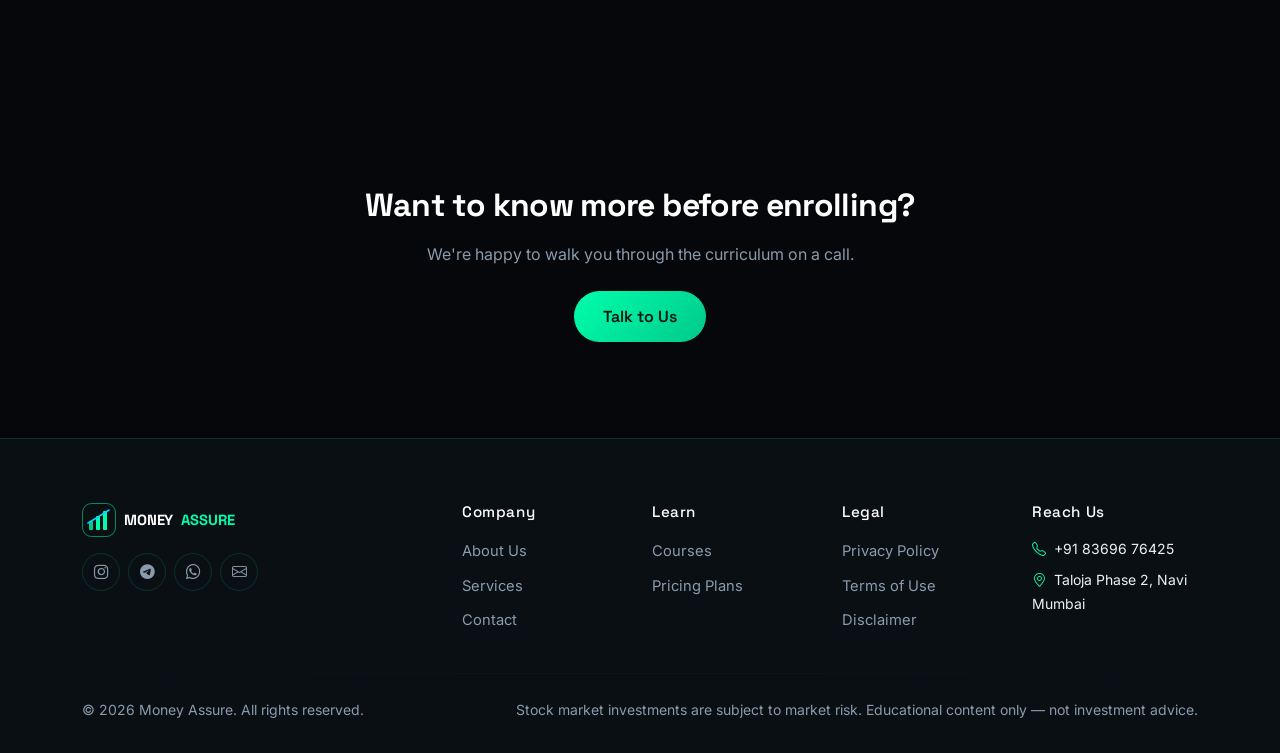
==== commit 6e391a40: "About: short professional intro, professional mentor bio" ====
--- a/about.html
+++ b/about.html
@@ -48,14 +48,9 @@
     <div class="row justify-content-center">
       <div class="col-lg-8 text-center reveal">
         <div class="eyebrow justify-content-center mb-3">Who We Are</div>
-        <h2 class="mb-3">Structured market education, built on discipline</h2>
-        <p class="text-lo">Money Assure is a stock market education company based in Navi Mumbai. Our courses
-        take learners from market fundamentals through technical analysis and options trading, using a
-        structured curriculum and live, mentor-led instruction.</p>
-        <p class="text-lo mb-0">Our role is purely educational. We do not offer stock tips or manage client
-        funds, and we make no promises of returns. Our focus is on clear teaching, guided practice and
-        consistent mentorship, so every student can develop the skills to make independent, well-informed
-        decisions.</p>
+        <h2 class="mb-3">Structured, mentor-led market education</h2>
+        <p class="text-lo mb-0">Money Assure is a Navi Mumbai-based stock market education company. We provide
+        education only: no stock tips, no fund management, no guaranteed returns.</p>
       </div>
     </div>
   </div>
@@ -113,9 +108,8 @@
           <h5 class="mb-1">Mukesh Shalan Mahadev Patil</h5>
           <p class="text-neon small mb-1">Founder &amp; Mentor, Money Assure</p>
           <p class="text-lo mb-3" style="font-size:0.7rem;">BE, LLB (Mumbai University)</p>
-          <p class="text-lo small mb-3" style="max-width:640px;margin-left:auto;margin-right:auto;">My journey into the markets didn&rsquo;t start with a straight path &mdash; like most traders, it started with curiosity and a few expensive lessons. Early trades taught me what no course ever could: that the market punishes impatience and rewards discipline. Those initial losses became the foundation of how I trade and teach today &mdash; with a strong focus on risk management, patience, and process over prediction.</p>
-          <p class="text-lo small mb-3" style="max-width:640px;margin-left:auto;margin-right:auto;">Over the years, I&rsquo;ve built hands-on experience across technical analysis, fundamental analysis, and options trading &mdash; not from theory, but from real capital, real mistakes, and real recovery. That&rsquo;s also why Money Assure exists: to help students skip the expensive trial-and-error phase and learn the fundamentals the right way, from someone who&rsquo;s actually been through it.</p>
-          <p class="text-lo small mb-0" style="max-width:640px;margin-left:auto;margin-right:auto;">Today, alongside 2&ndash;3 dedicated faculty members who share the same approach, we make sure every student gets the same direct, unfiltered attention I wished I&rsquo;d had when I was starting out.</p>
+          <p class="text-lo small mb-3" style="max-width:640px;margin-left:auto;margin-right:auto;">Mukesh is the founder and lead mentor at Money Assure, with hands-on experience in technical analysis, fundamental analysis and options trading. His teaching is built around risk management, patience and process over prediction.</p>
+          <p class="text-lo small mb-0" style="max-width:640px;margin-left:auto;margin-right:auto;">Money Assure was set up to give students a clear, structured route into the markets, so they learn the fundamentals correctly and avoid the costly trial-and-error phase. He is supported by 2&ndash;3 dedicated faculty members who follow the same teaching approach, ensuring every student receives direct, individual attention.</p>
         </div>
       </div>
     </div>
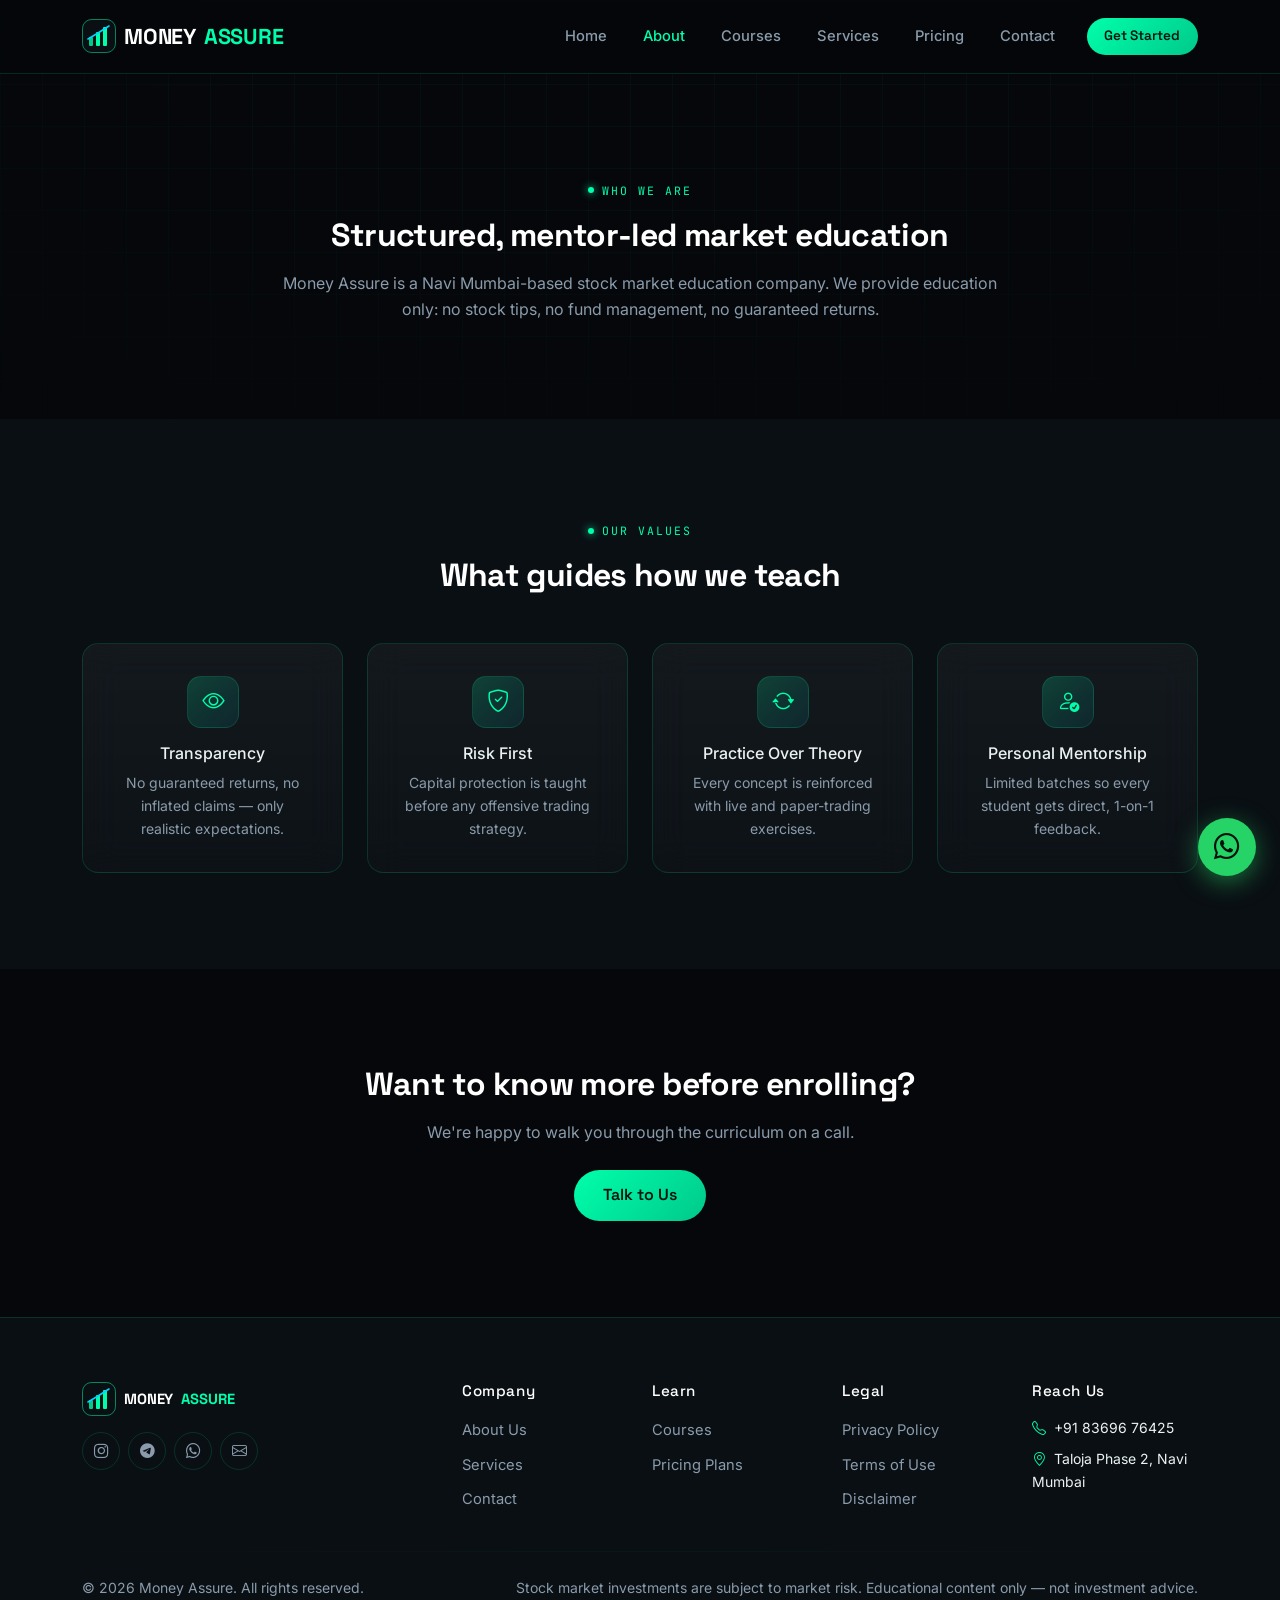
==== commit d9afa9b1: "About: remove mentor section" ====
--- a/about.html
+++ b/about.html
@@ -4,7 +4,7 @@
 <meta charset="UTF-8">
 <meta name="viewport" content="width=device-width, initial-scale=1.0">
 <title>About Us | Money Assure</title>
-<meta name="description" content="Learn about Money Assure's mission, teaching approach and the mentor behind our stock market courses.">
+<meta name="description" content="Learn about Money Assure's mission and teaching approach behind our stock market courses.">
 <link rel="icon" href="data:image/svg+xml,<svg xmlns=%22http://www.w3.org/2000/svg%22 viewBox=%220 0 34 34%22><rect width=%2234%22 height=%2234%22 rx=%229%22 fill=%22%230a0f14%22/><rect x=%227%22 y=%2218%22 width=%224%22 height=%229%22 rx=%221%22 fill=%22%2300c98a%22/><rect x=%2214%22 y=%2213%22 width=%224%22 height=%2214%22 rx=%221%22 fill=%22%2300ffab%22/><rect x=%2221%22 y=%228%22 width=%224%22 height=%2219%22 rx=%221%22 fill=%22%2300ffab%22/></svg>">
 <link href="https://cdn.jsdelivr.net/npm/bootstrap@5.3.3/dist/css/bootstrap.min.css" rel="stylesheet">
 <link href="https://cdn.jsdelivr.net/npm/bootstrap-icons@1.11.3/font/bootstrap-icons.css" rel="stylesheet">
@@ -96,27 +96,6 @@
 </section>
 
 <section class="section">
-  <div class="container">
-    <div class="text-center mb-5 reveal">
-      <div class="eyebrow justify-content-center mb-3">Meet Your Mentor</div>
-      <h2>The person you'll actually learn from</h2>
-    </div>
-    <div class="row justify-content-center">
-      <div class="col-md-10 col-lg-8 reveal">
-        <div class="glass glass-card h-100 text-center">
-          <div class="avatar-ring mx-auto mb-3">MP</div>
-          <h5 class="mb-1">Mukesh Shalan Mahadev Patil</h5>
-          <p class="text-neon small mb-1">Founder &amp; Mentor, Money Assure</p>
-          <p class="text-lo mb-3" style="font-size:0.7rem;">BE, LLB (Mumbai University)</p>
-          <p class="text-lo small mb-3" style="max-width:640px;margin-left:auto;margin-right:auto;">Mukesh is the founder and lead mentor at Money Assure, with hands-on experience in technical analysis, fundamental analysis and options trading. His teaching is built around risk management, patience and process over prediction.</p>
-          <p class="text-lo small mb-0" style="max-width:640px;margin-left:auto;margin-right:auto;">Money Assure was set up to give students a clear, structured route into the markets, so they learn the fundamentals correctly and avoid the costly trial-and-error phase. He is supported by 2&ndash;3 dedicated faculty members who follow the same teaching approach, ensuring every student receives direct, individual attention.</p>
-        </div>
-      </div>
-    </div>
-  </div>
-</section>
-
-<section class="section">
   <div class="container text-center reveal">
     <h2 class="mb-3">Want to know more before enrolling?</h2>
     <p class="text-lo mb-4">We're happy to walk you through the curriculum on a call.</p>
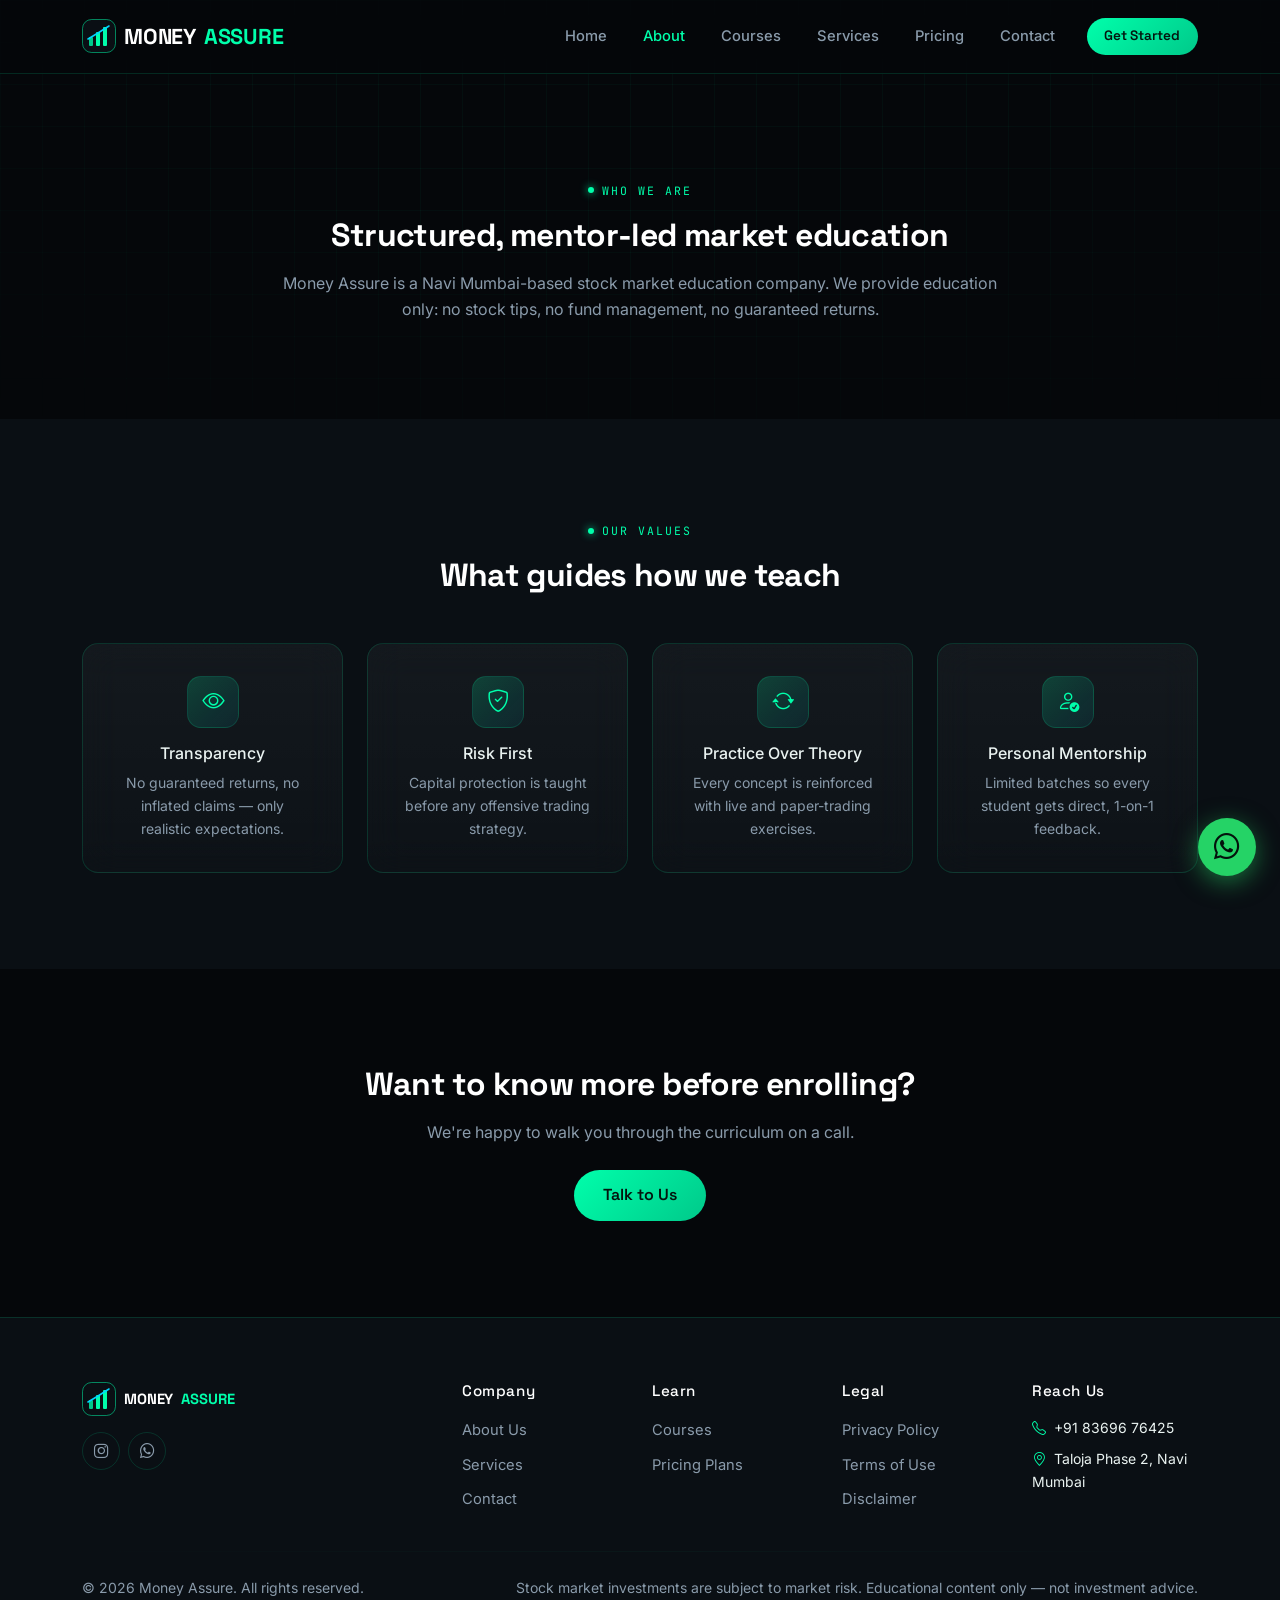
==== commit 81514c22: "cleanup social icons check" ====
--- a/about.html
+++ b/about.html
@@ -118,10 +118,8 @@
           MONEY<span style="color:var(--neon)">ASSURE</span>
         </a>
         <div class="d-flex gap-2">
-          <a href="https://instagram.com/moneyassure_" target="_blank" rel="noopener" class="social-dot"><i class="bi bi-instagram"></i></a>
-          <a href="https://t.me/+DCudISZsbgk1ZmU9" target="_blank" rel="noopener" class="social-dot"><i class="bi bi-telegram"></i></a>
+          <a href="https://instagram.com/moneyassure_trades" target="_blank" rel="noopener" class="social-dot"><i class="bi bi-instagram"></i></a>
           <a href="https://wa.me/918369676425" target="_blank" rel="noopener" class="social-dot"><i class="bi bi-whatsapp"></i></a>
-          <a href="mailto:support@moneyassure.app" class="social-dot"><i class="bi bi-envelope"></i></a>
         </div>
       </div>
       <div class="col-lg-2 col-6">
--- a/css/style.css
+++ b/css/style.css
@@ -129,11 +129,6 @@
   padding:2rem;
   transition:transform .3s ease, border-color .3s ease, background .3s ease;
 }
-.glass-card:hover{
-  transform:translateY(-6px);
-  border-color:rgba(0,255,171,.4);
-  background:linear-gradient(180deg, rgba(0,255,171,.07), rgba(255,255,255,.02));
-}
 
 /* ---------- Navbar ---------- */
 .navbar-ma{
@@ -317,7 +312,7 @@
 }
 
 /* reveal on scroll */
-.reveal{opacity:0; transform:translateY(24px); transition:opacity .7s ease, transform .7s ease;}
+.reveal{}
 .reveal.is-visible{opacity:1; transform:translateY(0);}
 
 /* legal pages */
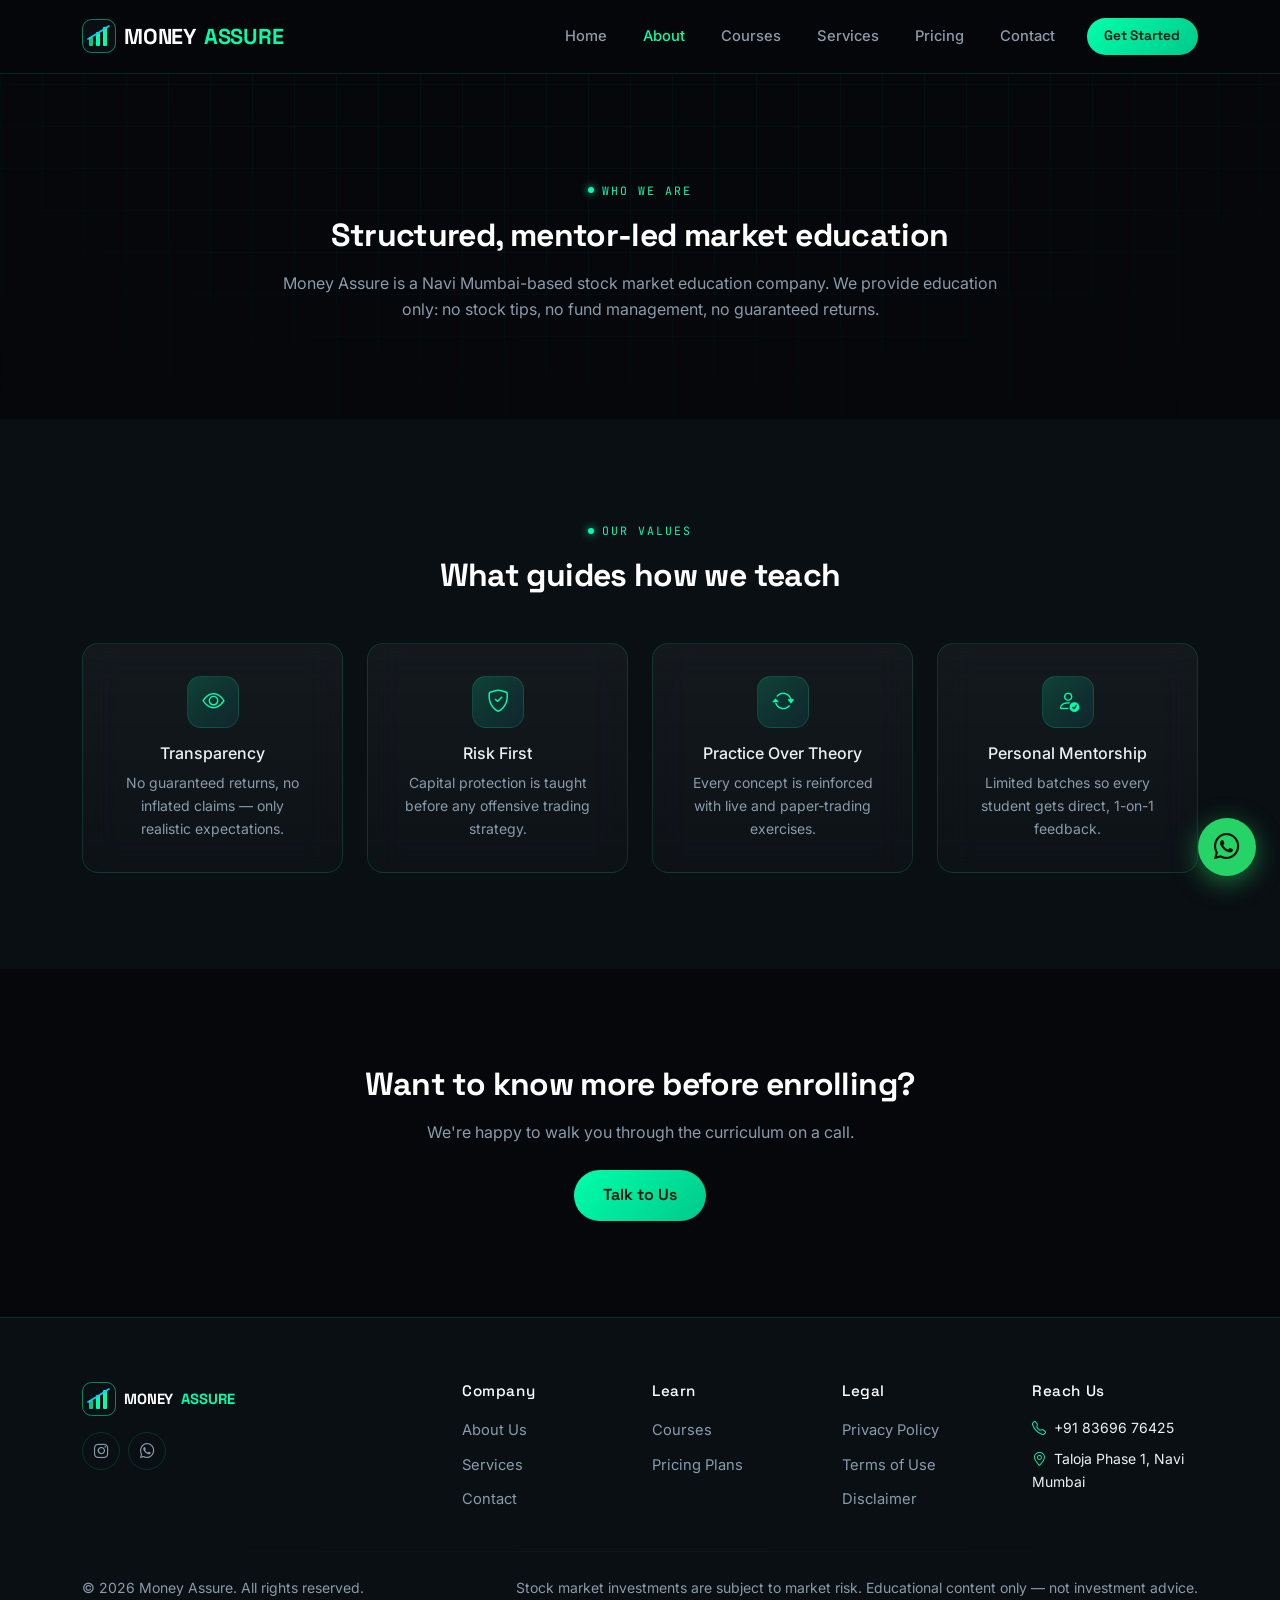
==== commit 85da594c: "added" ====
--- a/about.html
+++ b/about.html
@@ -149,7 +149,7 @@
         <h6 class="mb-3">Reach Us</h6>
         <ul class="list-unstyled d-flex flex-column gap-2 small">
           <li><i class="bi bi-telephone me-1 text-neon"></i> +91 83696 76425</li>
-          <li><i class="bi bi-geo-alt me-1 text-neon"></i> Taloja Phase 2, Navi Mumbai</li>
+          <li><i class="bi bi-geo-alt me-1 text-neon"></i> Taloja Phase 1, Navi Mumbai</li>
         </ul>
       </div>
     </div>
